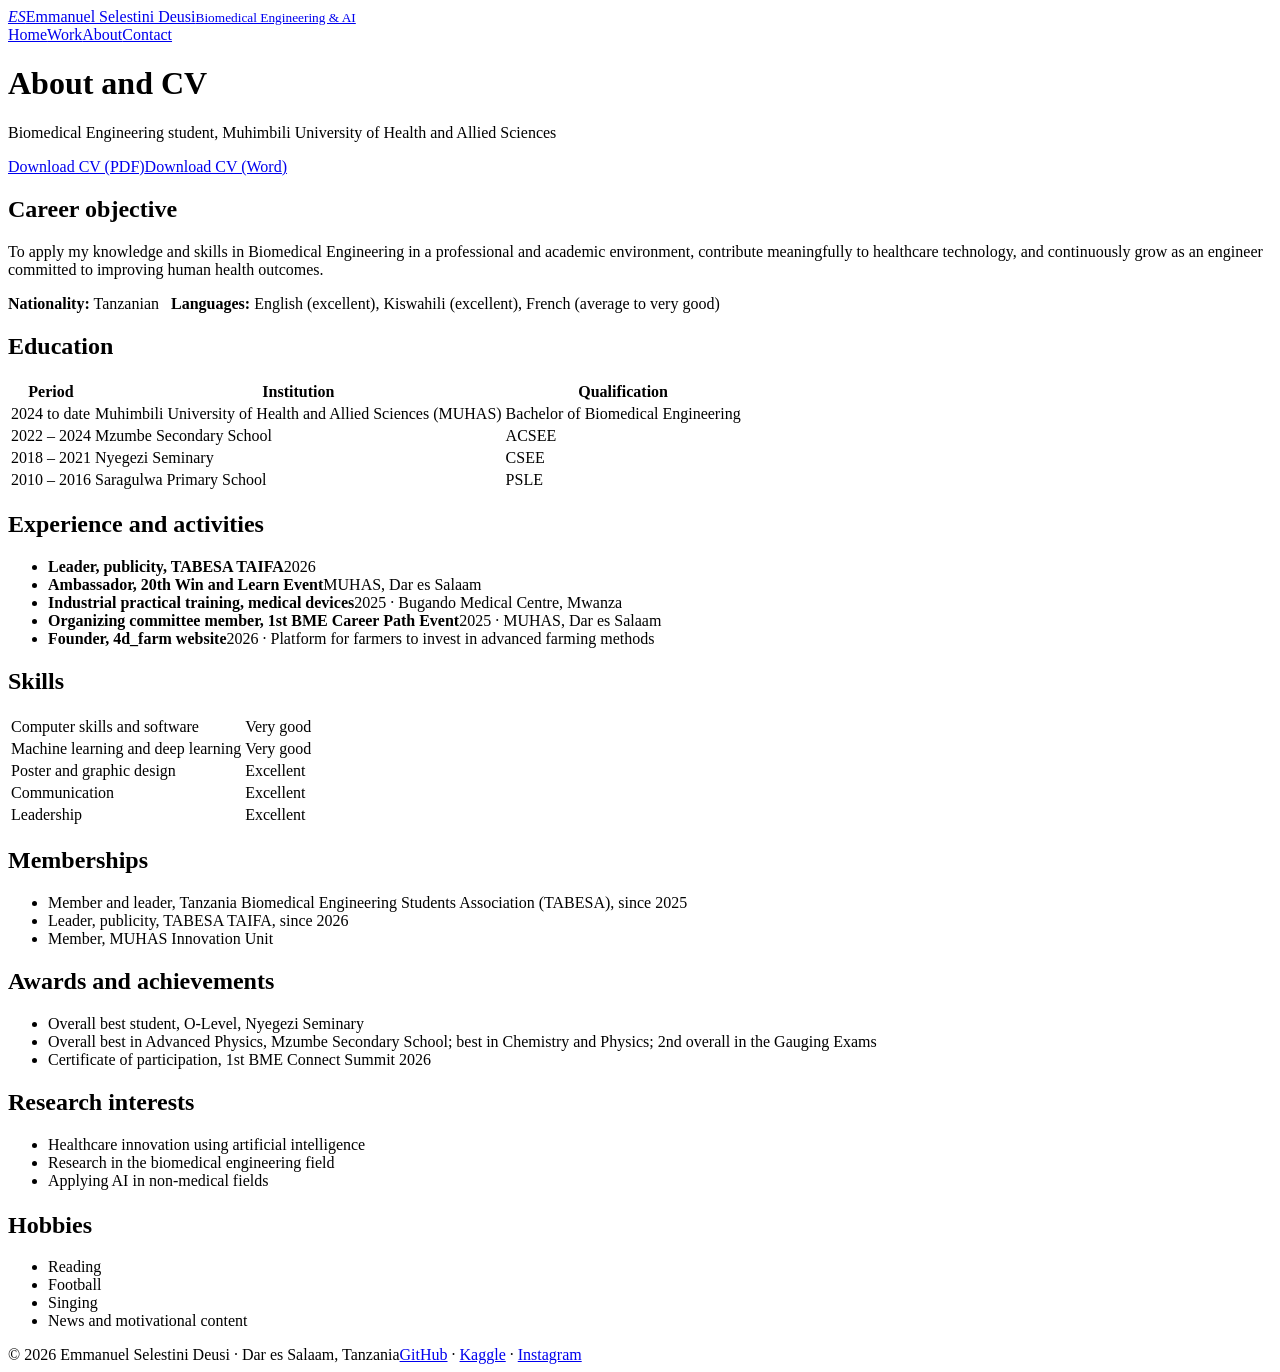
==== about.html @ d25de55f "first commit" ====
<!DOCTYPE html><html lang="en"><head><meta charset="utf-8"><meta name="viewport" content="width=device-width,initial-scale=1"><title>About and CV | Emmanuel Selestini Deusi</title><meta name="description" content="Education, experience, skills, awards and downloadable CV of Emmanuel Selestini Deusi."><link rel="icon" href="data:image/svg+xml,<svg xmlns='http://www.w3.org/2000/svg' viewBox='0 0 32 32'><rect width='32' height='32' rx='6' fill='%2320558a'/><text x='16' y='22' font-size='15' font-family='Arial' font-weight='700' fill='white' text-anchor='middle'>ES</text></svg>"><link rel="stylesheet" href="css/style.css"></head><body>
<header class="top"><div class="wrap"><a class="brand" href="index.html"><i>ES</i><span>Emmanuel Selestini Deusi<small>Biomedical Engineering &amp; AI</small></span></a><nav aria-label="Main"><a href="index.html">Home</a><a href="work.html">Work</a><a href="about.html" aria-current="page">About</a><a href="contact.html">Contact</a></nav></div></header>
<main>
<div class="page-h"><div class="wrap"><h1>About and CV</h1><p>Biomedical Engineering student, Muhimbili University of Health and Allied Sciences</p>
<div class="row"><a class="btn" href="assets/Emmanuel_Selestini_Deusi_CV.pdf" download>Download CV (PDF)</a><a class="btn alt" href="assets/Emmanuel_Selestini_Deusi_CV.docx" download>Download CV (Word)</a></div></div></div>
<div class="wrap">
<section class="sec" style="border:0"><h2>Career objective</h2><p>To apply my knowledge and skills in Biomedical Engineering in a professional and academic environment, contribute meaningfully to healthcare technology, and continuously grow as an engineer committed to improving human health outcomes.</p>
<p><strong>Nationality:</strong> Tanzanian &nbsp; <strong>Languages:</strong> English (excellent), Kiswahili (excellent), French (average to very good)</p></section>
<section class="sec"><h2>Education</h2><table><thead><tr><th>Period</th><th>Institution</th><th>Qualification</th></tr></thead><tbody>
<tr><td>2024 to date</td><td>Muhimbili University of Health and Allied Sciences (MUHAS)</td><td>Bachelor of Biomedical Engineering</td></tr>
<tr><td>2022 &ndash; 2024</td><td>Mzumbe Secondary School</td><td>ACSEE</td></tr>
<tr><td>2018 &ndash; 2021</td><td>Nyegezi Seminary</td><td>CSEE</td></tr>
<tr><td>2010 &ndash; 2016</td><td>Saragulwa Primary School</td><td>PSLE</td></tr></tbody></table></section>
<section class="sec"><h2>Experience and activities</h2><ul class="tl">
<li><b>Leader, publicity, TABESA TAIFA</b><span>2026</span></li>
<li><b>Ambassador, 20th Win and Learn Event</b><span>MUHAS, Dar es Salaam</span></li>
<li><b>Industrial practical training, medical devices</b><span>2025 &middot; Bugando Medical Centre, Mwanza</span></li>
<li><b>Organizing committee member, 1st BME Career Path Event</b><span>2025 &middot; MUHAS, Dar es Salaam</span></li>
<li><b>Founder, 4d_farm website</b><span>2026 &middot; Platform for farmers to invest in advanced farming methods</span></li></ul></section>
<section class="sec two"><div><h2>Skills</h2><table><tbody><tr><td>Computer skills and software</td><td>Very good</td></tr><tr><td>Machine learning and deep learning</td><td>Very good</td></tr><tr><td>Poster and graphic design</td><td>Excellent</td></tr><tr><td>Communication</td><td>Excellent</td></tr><tr><td>Leadership</td><td>Excellent</td></tr></tbody></table></div>
<div><h2>Memberships</h2><ul class="plain"><li>Member and leader, Tanzania Biomedical Engineering Students Association (TABESA), since 2025</li><li>Leader, publicity, TABESA TAIFA, since 2026</li><li>Member, MUHAS Innovation Unit</li></ul></div></section>
<section class="sec two"><div><h2>Awards and achievements</h2><ul class="plain"><li>Overall best student, O-Level, Nyegezi Seminary</li><li>Overall best in Advanced Physics, Mzumbe Secondary School; best in Chemistry and Physics; 2nd overall in the Gauging Exams</li><li>Certificate of participation, 1st BME Connect Summit 2026</li></ul></div>
<div><h2>Research interests</h2><ul class="plain"><li>Healthcare innovation using artificial intelligence</li><li>Research in the biomedical engineering field</li><li>Applying AI in non-medical fields</li></ul><h2 style="margin-top:22px">Hobbies</h2><ul class="chips"><li>Reading</li><li>Football</li><li>Singing</li><li>News and motivational content</li></ul></div></section>
</div></main>
<footer><div class="wrap"><span>&copy; 2026 Emmanuel Selestini Deusi &middot; Dar es Salaam, Tanzania</span><span><a href="https://github.com/Emmsol825">GitHub</a> &middot; <a href="https://www.kaggle.com/emmanuelselestine">Kaggle</a> &middot; <a href="https://www.instagram.com/emmanuelselestinideusi/">Instagram</a></span></div></footer><script src="js/main.js"></script></body></html>
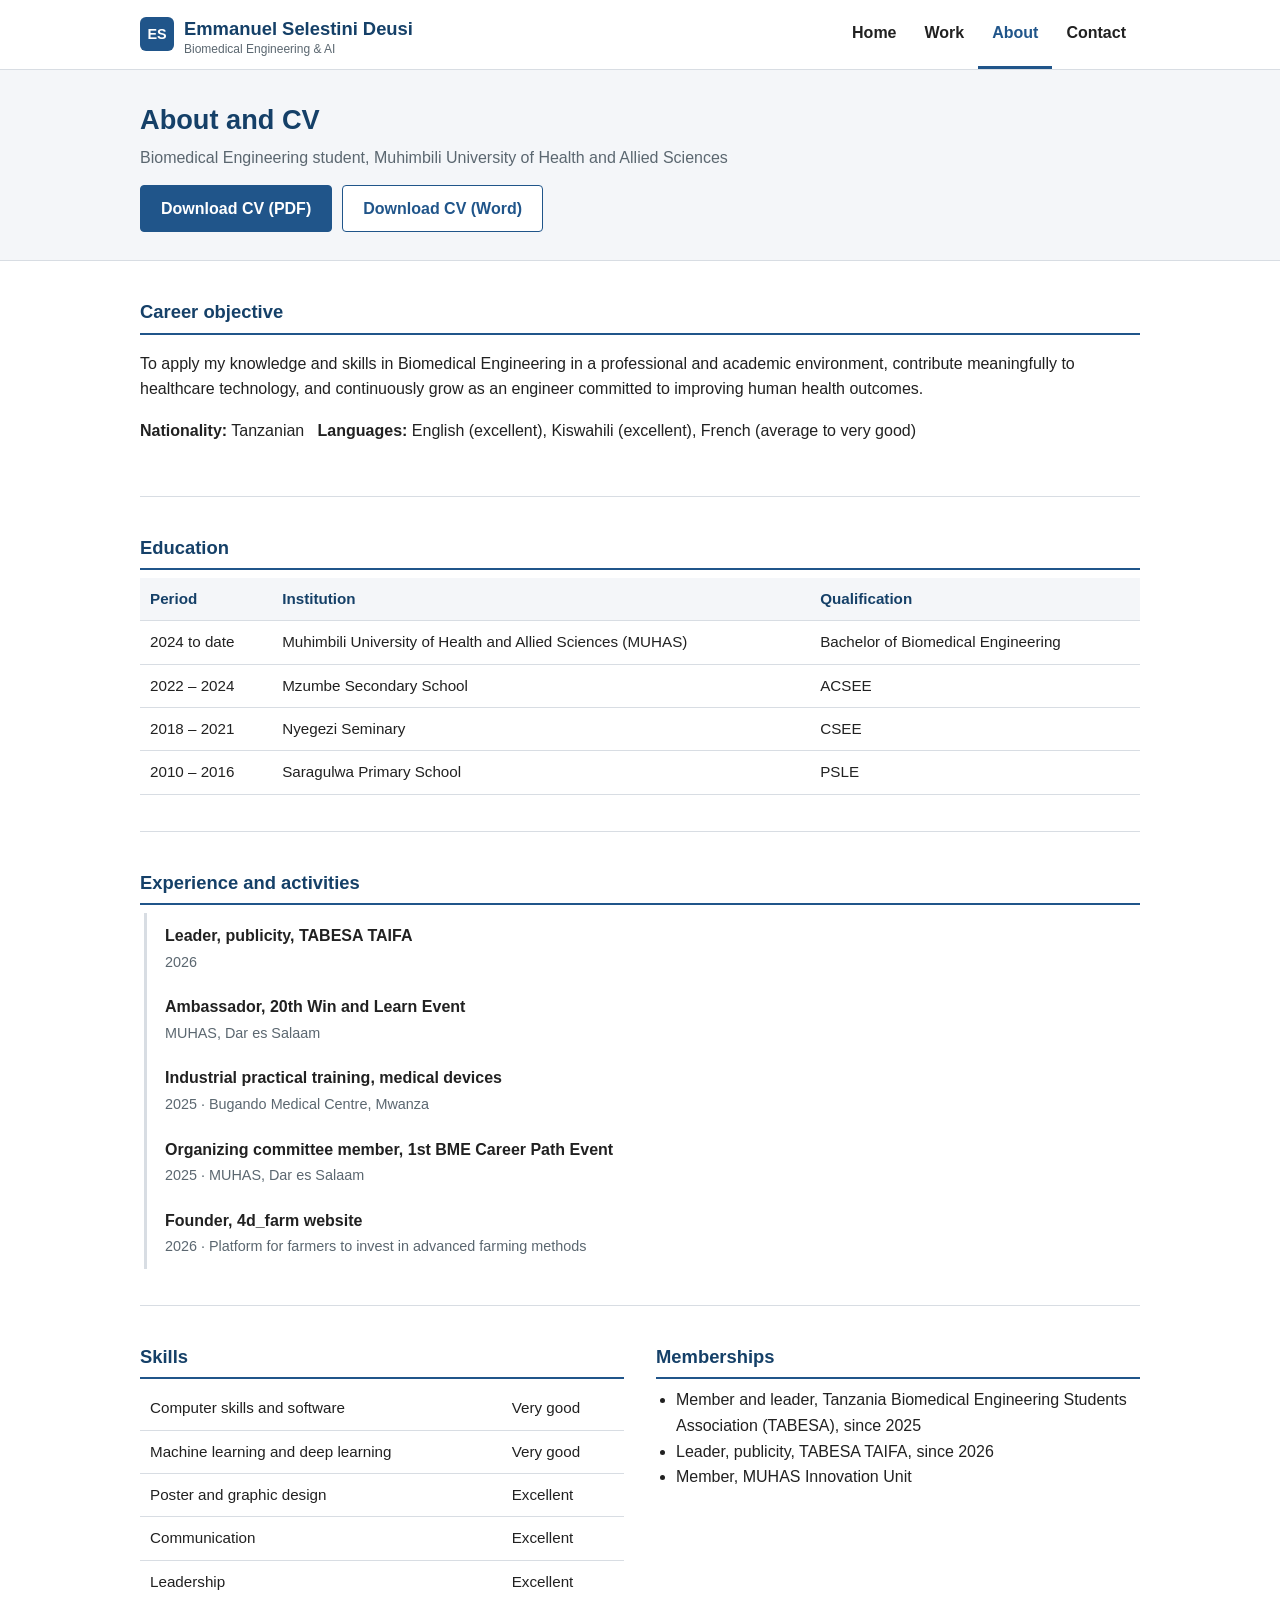
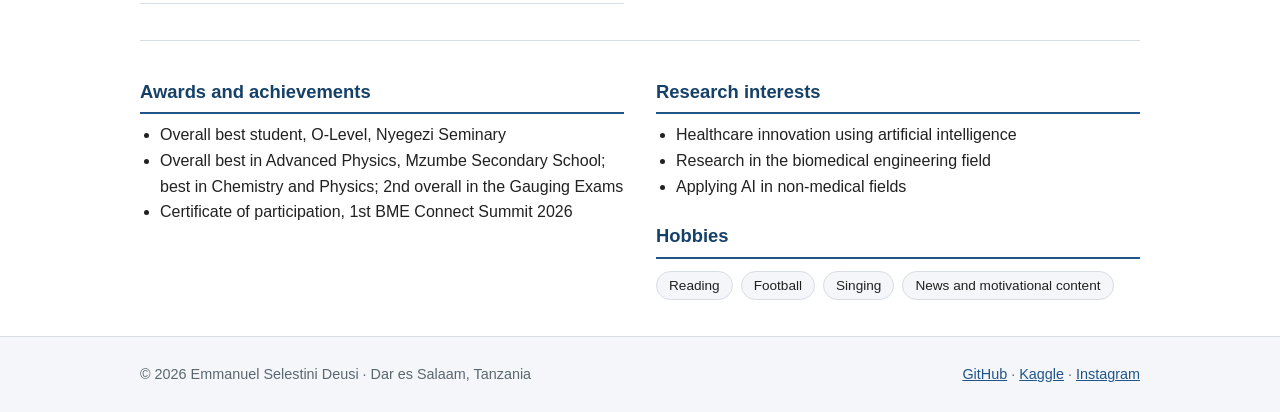
==== commit 6beace3f: "Fix CSS, JS, image and CV paths to match flat file layout Co-Authored-By: Claude Opus 5.5 <noreply@a" ====
--- a/about.html
+++ b/about.html
@@ -1,8 +1,8 @@
-<!DOCTYPE html><html lang="en"><head><meta charset="utf-8"><meta name="viewport" content="width=device-width,initial-scale=1"><title>About and CV | Emmanuel Selestini Deusi</title><meta name="description" content="Education, experience, skills, awards and downloadable CV of Emmanuel Selestini Deusi."><link rel="icon" href="data:image/svg+xml,<svg xmlns='http://www.w3.org/2000/svg' viewBox='0 0 32 32'><rect width='32' height='32' rx='6' fill='%2320558a'/><text x='16' y='22' font-size='15' font-family='Arial' font-weight='700' fill='white' text-anchor='middle'>ES</text></svg>"><link rel="stylesheet" href="css/style.css"></head><body>
+<!DOCTYPE html><html lang="en"><head><meta charset="utf-8"><meta name="viewport" content="width=device-width,initial-scale=1"><title>About and CV | Emmanuel Selestini Deusi</title><meta name="description" content="Education, experience, skills, awards and downloadable CV of Emmanuel Selestini Deusi."><link rel="icon" href="data:image/svg+xml,<svg xmlns='http://www.w3.org/2000/svg' viewBox='0 0 32 32'><rect width='32' height='32' rx='6' fill='%2320558a'/><text x='16' y='22' font-size='15' font-family='Arial' font-weight='700' fill='white' text-anchor='middle'>ES</text></svg>"><link rel="stylesheet" href="style.css"></head><body>
 <header class="top"><div class="wrap"><a class="brand" href="index.html"><i>ES</i><span>Emmanuel Selestini Deusi<small>Biomedical Engineering &amp; AI</small></span></a><nav aria-label="Main"><a href="index.html">Home</a><a href="work.html">Work</a><a href="about.html" aria-current="page">About</a><a href="contact.html">Contact</a></nav></div></header>
 <main>
 <div class="page-h"><div class="wrap"><h1>About and CV</h1><p>Biomedical Engineering student, Muhimbili University of Health and Allied Sciences</p>
-<div class="row"><a class="btn" href="assets/Emmanuel_Selestini_Deusi_CV.pdf" download>Download CV (PDF)</a><a class="btn alt" href="assets/Emmanuel_Selestini_Deusi_CV.docx" download>Download CV (Word)</a></div></div></div>
+<div class="row"><a class="btn" href="Emmanuel_Selestini_Deusi_CV.pdf" download>Download CV (PDF)</a><a class="btn alt" href="Emmanuel_Selestini_Deusi_CV.docx" download>Download CV (Word)</a></div></div></div>
 <div class="wrap">
 <section class="sec" style="border:0"><h2>Career objective</h2><p>To apply my knowledge and skills in Biomedical Engineering in a professional and academic environment, contribute meaningfully to healthcare technology, and continuously grow as an engineer committed to improving human health outcomes.</p>
 <p><strong>Nationality:</strong> Tanzanian &nbsp; <strong>Languages:</strong> English (excellent), Kiswahili (excellent), French (average to very good)</p></section>
@@ -22,4 +22,4 @@
 <section class="sec two"><div><h2>Awards and achievements</h2><ul class="plain"><li>Overall best student, O-Level, Nyegezi Seminary</li><li>Overall best in Advanced Physics, Mzumbe Secondary School; best in Chemistry and Physics; 2nd overall in the Gauging Exams</li><li>Certificate of participation, 1st BME Connect Summit 2026</li></ul></div>
 <div><h2>Research interests</h2><ul class="plain"><li>Healthcare innovation using artificial intelligence</li><li>Research in the biomedical engineering field</li><li>Applying AI in non-medical fields</li></ul><h2 style="margin-top:22px">Hobbies</h2><ul class="chips"><li>Reading</li><li>Football</li><li>Singing</li><li>News and motivational content</li></ul></div></section>
 </div></main>
-<footer><div class="wrap"><span>&copy; 2026 Emmanuel Selestini Deusi &middot; Dar es Salaam, Tanzania</span><span><a href="https://github.com/Emmsol825">GitHub</a> &middot; <a href="https://www.kaggle.com/emmanuelselestine">Kaggle</a> &middot; <a href="https://www.instagram.com/emmanuelselestinideusi/">Instagram</a></span></div></footer><script src="js/main.js"></script></body></html>
+<footer><div class="wrap"><span>&copy; 2026 Emmanuel Selestini Deusi &middot; Dar es Salaam, Tanzania</span><span><a href="https://github.com/Emmsol825">GitHub</a> &middot; <a href="https://www.kaggle.com/emmanuelselestine">Kaggle</a> &middot; <a href="https://www.instagram.com/emmanuelselestinideusi/">Instagram</a></span></div></footer><script src="main.js"></script></body></html>
--- a/style.css
+++ b/style.css
@@ -0,0 +1,58 @@
+:root{--blue:#20558a;--blue-d:#154068;--teal:#0e7c86;--ink:#212121;--mute:#5b6770;--line:#d8dde3;--bg:#f4f6f9;--w:#fff}
+*{box-sizing:border-box}html{scroll-behavior:smooth}
+body{margin:0;font:16px/1.6 "Noto Sans",Arial,Helvetica,sans-serif;color:var(--ink);background:var(--w)}
+a{color:var(--blue)}a:hover{color:var(--blue-d)}
+:focus-visible{outline:3px solid #f5b800;outline-offset:2px}
+.wrap{max-width:1040px;margin:0 auto;padding:0 20px}
+header.top{border-bottom:1px solid var(--line);background:var(--w);position:sticky;top:0;z-index:5}
+header.top .wrap{display:flex;align-items:center;justify-content:space-between;gap:16px;min-height:64px;flex-wrap:wrap}
+.brand{display:flex;align-items:center;gap:10px;text-decoration:none;color:var(--blue-d);font-weight:700;font-size:1.15rem}
+.brand i{display:grid;place-items:center;width:34px;height:34px;border-radius:6px;background:var(--blue);color:#fff;font-style:normal;font-size:.9rem}
+.brand small{display:block;font-weight:400;font-size:.75rem;color:var(--mute);line-height:1}
+nav a{display:inline-block;padding:20px 14px;text-decoration:none;color:var(--ink);font-weight:600;border-bottom:3px solid transparent}
+nav a:hover,nav a[aria-current]{color:var(--blue);border-bottom-color:var(--blue)}
+.band{background:var(--bg);border-bottom:1px solid var(--line);padding:48px 0 40px;text-align:center}
+.band h1{margin:0 0 6px;font-size:2.1rem;color:var(--blue-d)}
+.band p{margin:0 auto 22px;max-width:640px;color:var(--mute)}
+.search{display:flex;max-width:640px;margin:0 auto;border:1px solid #8a96a3;border-radius:4px;background:#fff}
+.search input{flex:1;border:0;padding:13px 14px;font:inherit;background:transparent;min-width:0}
+.search button{border:0;background:var(--blue);color:#fff;font:inherit;font-weight:600;padding:0 22px;cursor:pointer;border-radius:0 3px 3px 0}
+.search button:hover{background:var(--blue-d)}
+.hint{margin-top:10px;font-size:.88rem;color:var(--mute)}
+.cols{display:grid;grid-template-columns:repeat(3,1fr);gap:28px;padding:40px 0}
+.cols h2,.sec h2{font-size:1.15rem;margin:0 0 8px;color:var(--blue-d);border-bottom:2px solid var(--blue);padding-bottom:6px}
+.cols p{margin:0 0 8px;color:var(--mute);font-size:.95rem}
+.sec{padding:36px 0;border-top:1px solid var(--line)}
+.profile{display:grid;grid-template-columns:200px 1fr;gap:32px;align-items:start}
+.profile img{width:200px;height:auto;border:1px solid var(--line);border-radius:4px;padding:4px}
+.chips{display:flex;flex-wrap:wrap;gap:8px;margin:12px 0 0;padding:0;list-style:none}
+.chips li,.chip{border:1px solid var(--line);background:var(--bg);border-radius:20px;padding:3px 12px;font-size:.85rem;color:var(--ink)}
+.btn{display:inline-block;background:var(--blue);color:#fff;text-decoration:none;padding:10px 20px;border-radius:4px;font-weight:600;border:1px solid var(--blue)}
+.btn:hover{background:var(--blue-d);color:#fff}
+.btn.alt{background:#fff;color:var(--blue)}.btn.alt:hover{background:var(--bg);color:var(--blue-d)}
+.row{display:flex;gap:10px;flex-wrap:wrap;margin-top:14px}
+.page-h{background:var(--bg);border-bottom:1px solid var(--line);padding:28px 0}
+.page-h h1{margin:0;font-size:1.7rem;color:var(--blue-d)}.page-h p{margin:4px 0 0;color:var(--mute)}
+.filters{display:flex;gap:8px;flex-wrap:wrap;margin:24px 0 8px}
+.filters button{font:inherit;border:1px solid var(--line);background:#fff;border-radius:20px;padding:5px 14px;cursor:pointer}
+.filters button[aria-pressed=true]{background:var(--blue);color:#fff;border-color:var(--blue)}
+.count{color:var(--mute);font-size:.9rem;margin:0 0 6px}
+.res{padding:18px 0;border-bottom:1px solid var(--line)}
+.res h3{margin:0 0 2px;font-size:1.1rem}.res h3 a{text-decoration:none}.res h3 a:hover{text-decoration:underline}
+.res .meta{color:var(--teal);font-size:.88rem;margin:0 0 4px}
+.res p{margin:0 0 6px}.res .src{font-size:.85rem;color:var(--mute)}
+.res[hidden]{display:none}
+table{border-collapse:collapse;width:100%;font-size:.95rem}
+th,td{text-align:left;padding:9px 10px;border-bottom:1px solid var(--line);vertical-align:top}
+th{background:var(--bg);color:var(--blue-d)}
+.tl{list-style:none;margin:0;padding:0}.tl li{padding:10px 0 10px 18px;border-left:3px solid var(--line);margin-left:4px}
+.tl b{display:block}.tl span{color:var(--mute);font-size:.9rem}
+.two{display:grid;grid-template-columns:1fr 1fr;gap:32px}
+ul.plain{margin:0;padding-left:20px}
+.card{border:1px solid var(--line);border-radius:4px;padding:18px;background:#fff}
+.card h3{margin:0 0 4px;font-size:1rem;color:var(--blue-d)}.card p{margin:0}
+.cgrid{display:grid;grid-template-columns:repeat(auto-fit,minmax(240px,1fr));gap:16px;margin-top:8px}
+footer{background:var(--bg);border-top:1px solid var(--line);padding:26px 0;color:var(--mute);font-size:.9rem}
+footer .wrap{display:flex;justify-content:space-between;gap:14px;flex-wrap:wrap}
+@media(max-width:760px){.cols,.two{grid-template-columns:1fr}.profile{grid-template-columns:1fr}.band h1{font-size:1.6rem}nav a{padding:10px}}
+@media(prefers-reduced-motion:reduce){html{scroll-behavior:auto}}
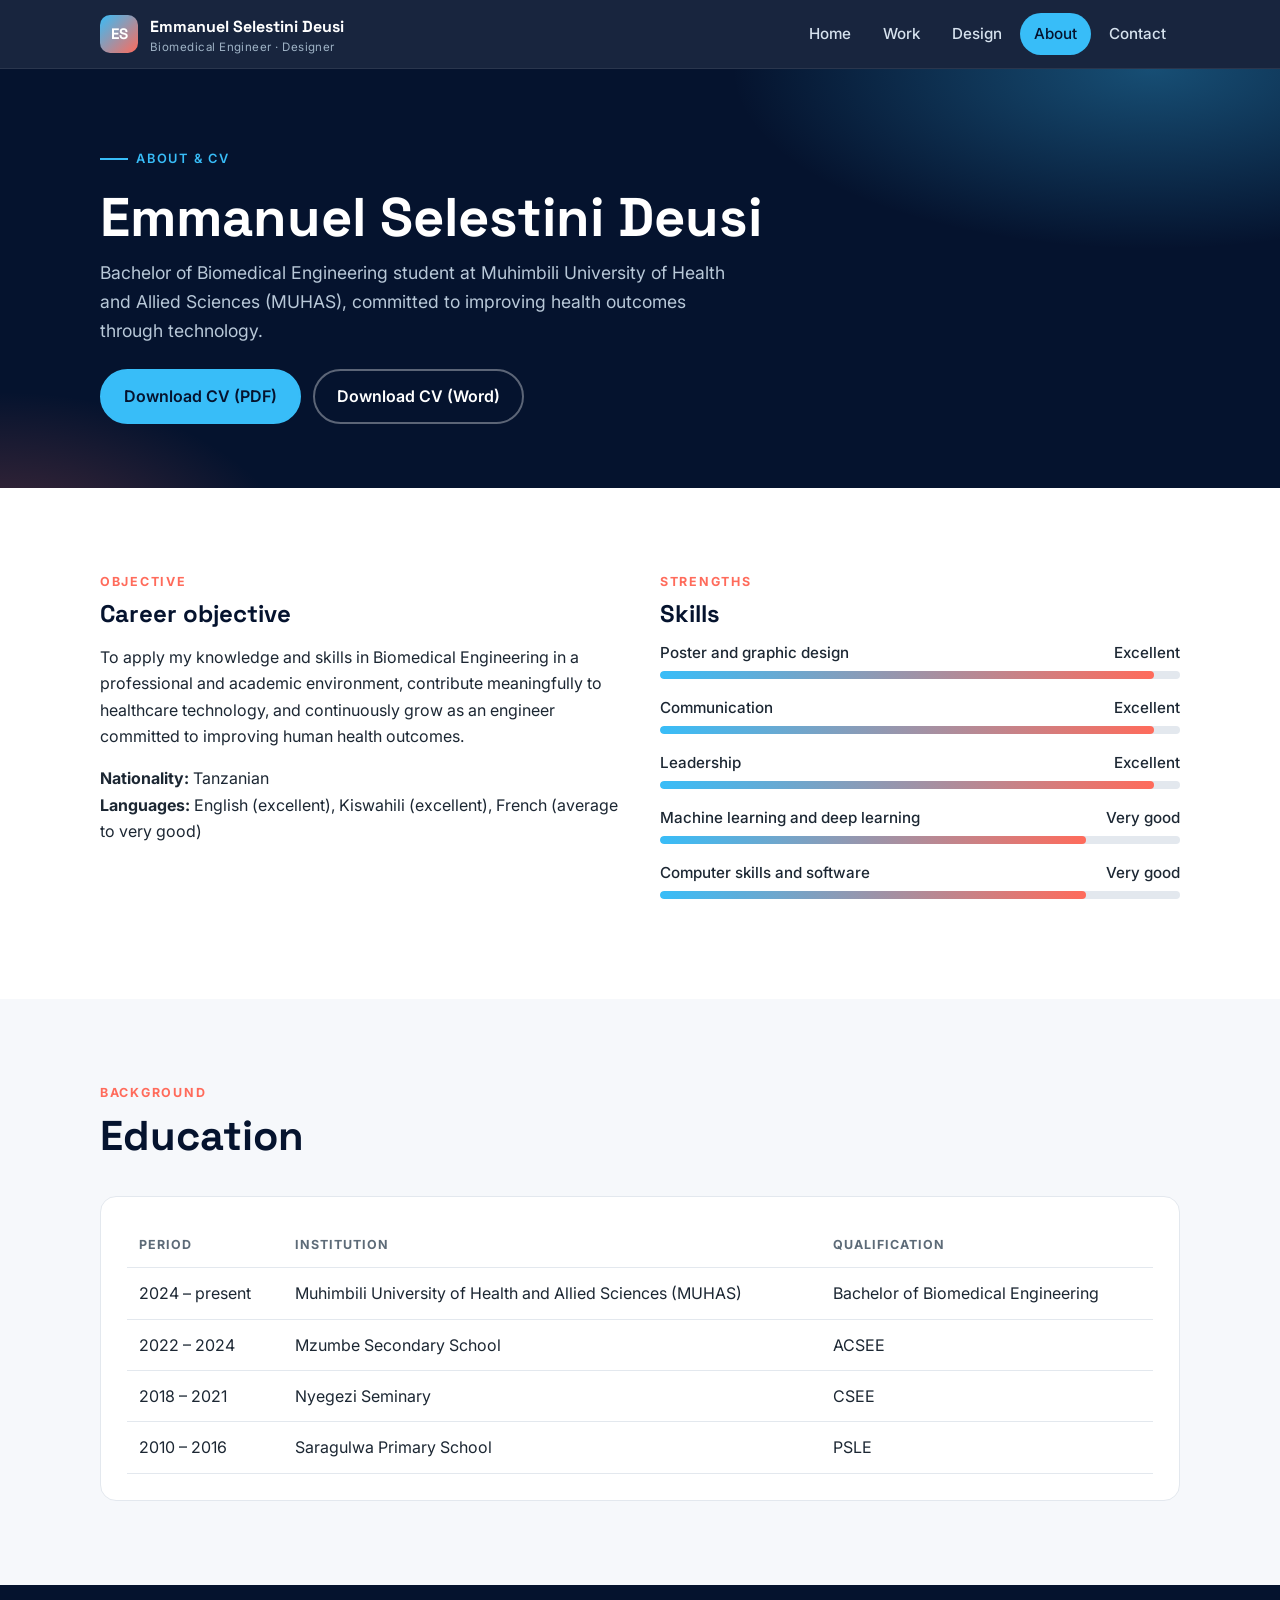
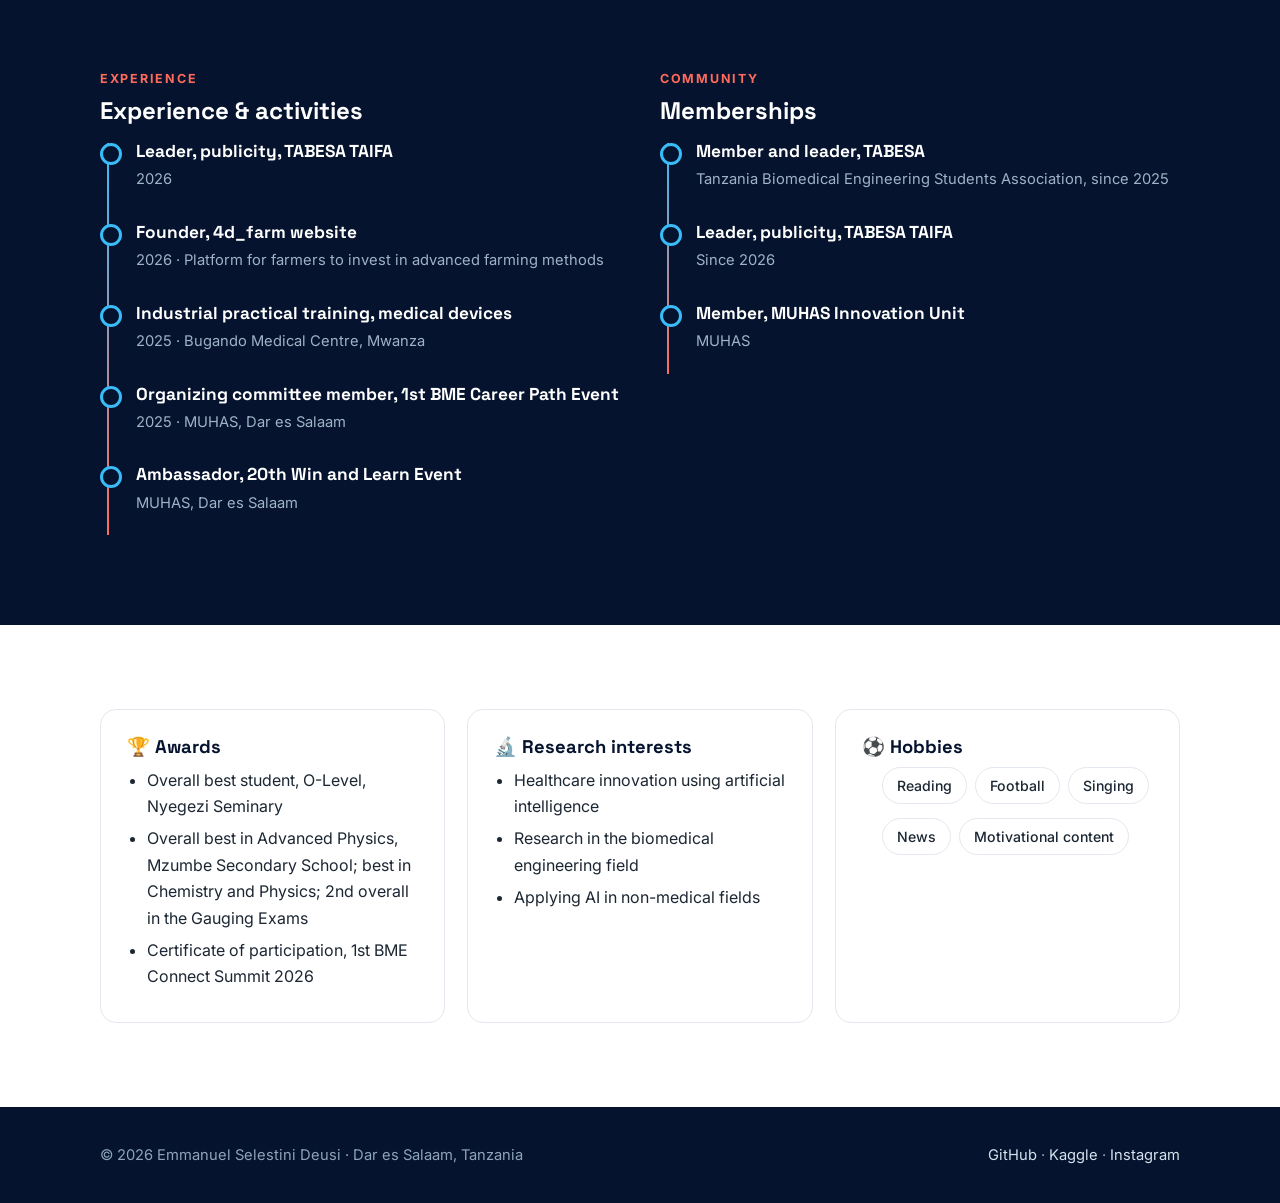
==== commit 04411353: "Redesign portfolio: blue tech theme, project pages, poster gallery - New hero with tech background i" ====
--- a/about.html
+++ b/about.html
@@ -1,25 +1,61 @@
-<!DOCTYPE html><html lang="en"><head><meta charset="utf-8"><meta name="viewport" content="width=device-width,initial-scale=1"><title>About and CV | Emmanuel Selestini Deusi</title><meta name="description" content="Education, experience, skills, awards and downloadable CV of Emmanuel Selestini Deusi."><link rel="icon" href="data:image/svg+xml,<svg xmlns='http://www.w3.org/2000/svg' viewBox='0 0 32 32'><rect width='32' height='32' rx='6' fill='%2320558a'/><text x='16' y='22' font-size='15' font-family='Arial' font-weight='700' fill='white' text-anchor='middle'>ES</text></svg>"><link rel="stylesheet" href="style.css"></head><body>
-<header class="top"><div class="wrap"><a class="brand" href="index.html"><i>ES</i><span>Emmanuel Selestini Deusi<small>Biomedical Engineering &amp; AI</small></span></a><nav aria-label="Main"><a href="index.html">Home</a><a href="work.html">Work</a><a href="about.html" aria-current="page">About</a><a href="contact.html">Contact</a></nav></div></header>
+<!DOCTYPE html>
+<html lang="en">
+<head>
+<meta charset="utf-8">
+<meta name="viewport" content="width=device-width,initial-scale=1">
+<title>About and CV | Emmanuel Selestini Deusi</title>
+<meta name="description" content="Education, experience, skills, awards and downloadable CV of Emmanuel Selestini Deusi.">
+<link rel="icon" href="data:image/svg+xml,<svg xmlns='http://www.w3.org/2000/svg' viewBox='0 0 32 32'><defs><linearGradient id='g'><stop offset='0' stop-color='%2338bdf8'/><stop offset='1' stop-color='%23ff6b5b'/></linearGradient></defs><rect width='32' height='32' rx='8' fill='url(%23g)'/><text x='16' y='21' font-size='13' font-family='Arial' font-weight='700' fill='%2305132e' text-anchor='middle'>ES</text></svg>">
+<link rel="preconnect" href="https://fonts.googleapis.com"><link rel="preconnect" href="https://fonts.gstatic.com" crossorigin>
+<link href="https://fonts.googleapis.com/css2?family=Inter:wght@400;500;600;700&family=Space+Grotesk:wght@500;700&display=swap" rel="stylesheet">
+<link rel="stylesheet" href="style.css">
+</head>
+<body>
+<header class="top"><div class="wrap">
+<a class="brand" href="index.html"><i>ES</i><span>Emmanuel Selestini Deusi<small>Biomedical Engineer &middot; Designer</small></span></a>
+<button class="menu" aria-expanded="false" aria-label="Open menu">Menu</button>
+<nav aria-label="Main"><a href="index.html">Home</a><a href="work.html">Work</a><a href="design.html">Design</a><a href="about.html" aria-current="page">About</a><a href="contact.html">Contact</a></nav>
+</div></header>
 <main>
-<div class="page-h"><div class="wrap"><h1>About and CV</h1><p>Biomedical Engineering student, Muhimbili University of Health and Allied Sciences</p>
-<div class="row"><a class="btn" href="Emmanuel_Selestini_Deusi_CV.pdf" download>Download CV (PDF)</a><a class="btn alt" href="Emmanuel_Selestini_Deusi_CV.docx" download>Download CV (Word)</a></div></div></div>
-<div class="wrap">
-<section class="sec" style="border:0"><h2>Career objective</h2><p>To apply my knowledge and skills in Biomedical Engineering in a professional and academic environment, contribute meaningfully to healthcare technology, and continuously grow as an engineer committed to improving human health outcomes.</p>
-<p><strong>Nationality:</strong> Tanzanian &nbsp; <strong>Languages:</strong> English (excellent), Kiswahili (excellent), French (average to very good)</p></section>
-<section class="sec"><h2>Education</h2><table><thead><tr><th>Period</th><th>Institution</th><th>Qualification</th></tr></thead><tbody>
-<tr><td>2024 to date</td><td>Muhimbili University of Health and Allied Sciences (MUHAS)</td><td>Bachelor of Biomedical Engineering</td></tr>
+<div class="page-h"><div class="wrap"><span class="eyebrow">About &amp; CV</span><h1>Emmanuel Selestini Deusi</h1><p>Bachelor of Biomedical Engineering student at Muhimbili University of Health and Allied Sciences (MUHAS), committed to improving health outcomes through technology.</p>
+<div class="row" style="margin-top:24px"><a class="btn" href="files/Emmanuel_Selestini_Deusi_CV.pdf" download>Download CV (PDF)</a><a class="btn ghost" href="files/Emmanuel_Selestini_Deusi_CV.docx" download>Download CV (Word)</a></div></div></div>
+
+<section class="sec"><div class="wrap two">
+<div class="reveal"><span class="kicker">Objective</span><h2>Career objective</h2><p>To apply my knowledge and skills in Biomedical Engineering in a professional and academic environment, contribute meaningfully to healthcare technology, and continuously grow as an engineer committed to improving human health outcomes.</p>
+<p><strong>Nationality:</strong> Tanzanian<br><strong>Languages:</strong> English (excellent), Kiswahili (excellent), French (average to very good)</p></div>
+<div class="reveal"><span class="kicker">Strengths</span><h2>Skills</h2>
+<div class="bar"><div><span>Poster and graphic design</span><span>Excellent</span></div><i style="--v:95%"></i></div><div class="bar"><div><span>Communication</span><span>Excellent</span></div><i style="--v:95%"></i></div><div class="bar"><div><span>Leadership</span><span>Excellent</span></div><i style="--v:95%"></i></div><div class="bar"><div><span>Machine learning and deep learning</span><span>Very good</span></div><i style="--v:82%"></i></div><div class="bar"><div><span>Computer skills and software</span><span>Very good</span></div><i style="--v:82%"></i></div></div>
+</div></section>
+
+<section class="sec alt"><div class="wrap">
+<div class="head"><div><span class="kicker">Background</span><h2>Education</h2></div></div>
+<div class="panel reveal"><table><thead><tr><th>Period</th><th>Institution</th><th>Qualification</th></tr></thead><tbody>
+<tr><td>2024 &ndash; present</td><td>Muhimbili University of Health and Allied Sciences (MUHAS)</td><td>Bachelor of Biomedical Engineering</td></tr>
 <tr><td>2022 &ndash; 2024</td><td>Mzumbe Secondary School</td><td>ACSEE</td></tr>
 <tr><td>2018 &ndash; 2021</td><td>Nyegezi Seminary</td><td>CSEE</td></tr>
-<tr><td>2010 &ndash; 2016</td><td>Saragulwa Primary School</td><td>PSLE</td></tr></tbody></table></section>
-<section class="sec"><h2>Experience and activities</h2><ul class="tl">
+<tr><td>2010 &ndash; 2016</td><td>Saragulwa Primary School</td><td>PSLE</td></tr></tbody></table></div>
+</div></section>
+
+<section class="sec dark"><div class="wrap two">
+<div class="reveal"><span class="kicker">Experience</span><h2>Experience &amp; activities</h2><ul class="tl">
 <li><b>Leader, publicity, TABESA TAIFA</b><span>2026</span></li>
-<li><b>Ambassador, 20th Win and Learn Event</b><span>MUHAS, Dar es Salaam</span></li>
+<li><b>Founder, 4d_farm website</b><span>2026 &middot; Platform for farmers to invest in advanced farming methods</span></li>
 <li><b>Industrial practical training, medical devices</b><span>2025 &middot; Bugando Medical Centre, Mwanza</span></li>
 <li><b>Organizing committee member, 1st BME Career Path Event</b><span>2025 &middot; MUHAS, Dar es Salaam</span></li>
-<li><b>Founder, 4d_farm website</b><span>2026 &middot; Platform for farmers to invest in advanced farming methods</span></li></ul></section>
-<section class="sec two"><div><h2>Skills</h2><table><tbody><tr><td>Computer skills and software</td><td>Very good</td></tr><tr><td>Machine learning and deep learning</td><td>Very good</td></tr><tr><td>Poster and graphic design</td><td>Excellent</td></tr><tr><td>Communication</td><td>Excellent</td></tr><tr><td>Leadership</td><td>Excellent</td></tr></tbody></table></div>
-<div><h2>Memberships</h2><ul class="plain"><li>Member and leader, Tanzania Biomedical Engineering Students Association (TABESA), since 2025</li><li>Leader, publicity, TABESA TAIFA, since 2026</li><li>Member, MUHAS Innovation Unit</li></ul></div></section>
-<section class="sec two"><div><h2>Awards and achievements</h2><ul class="plain"><li>Overall best student, O-Level, Nyegezi Seminary</li><li>Overall best in Advanced Physics, Mzumbe Secondary School; best in Chemistry and Physics; 2nd overall in the Gauging Exams</li><li>Certificate of participation, 1st BME Connect Summit 2026</li></ul></div>
-<div><h2>Research interests</h2><ul class="plain"><li>Healthcare innovation using artificial intelligence</li><li>Research in the biomedical engineering field</li><li>Applying AI in non-medical fields</li></ul><h2 style="margin-top:22px">Hobbies</h2><ul class="chips"><li>Reading</li><li>Football</li><li>Singing</li><li>News and motivational content</li></ul></div></section>
-</div></main>
-<footer><div class="wrap"><span>&copy; 2026 Emmanuel Selestini Deusi &middot; Dar es Salaam, Tanzania</span><span><a href="https://github.com/Emmsol825">GitHub</a> &middot; <a href="https://www.kaggle.com/emmanuelselestine">Kaggle</a> &middot; <a href="https://www.instagram.com/emmanuelselestinideusi/">Instagram</a></span></div></footer><script src="main.js"></script></body></html>
+<li><b>Ambassador, 20th Win and Learn Event</b><span>MUHAS, Dar es Salaam</span></li></ul></div>
+<div class="reveal"><span class="kicker">Community</span><h2>Memberships</h2><ul class="tl">
+<li><b>Member and leader, TABESA</b><span>Tanzania Biomedical Engineering Students Association, since 2025</span></li>
+<li><b>Leader, publicity, TABESA TAIFA</b><span>Since 2026</span></li>
+<li><b>Member, MUHAS Innovation Unit</b><span>MUHAS</span></li></ul></div>
+</div></section>
+
+<section class="sec"><div class="wrap three">
+<div class="panel reveal"><h3>&#127942; Awards</h3><ul><li>Overall best student, O-Level, Nyegezi Seminary</li><li>Overall best in Advanced Physics, Mzumbe Secondary School; best in Chemistry and Physics; 2nd overall in the Gauging Exams</li><li>Certificate of participation, 1st BME Connect Summit 2026</li></ul></div>
+<div class="panel reveal"><h3>&#128300; Research interests</h3><ul><li>Healthcare innovation using artificial intelligence</li><li>Research in the biomedical engineering field</li><li>Applying AI in non-medical fields</li></ul></div>
+<div class="panel reveal"><h3>&#9917; Hobbies</h3><ul class="chips"><li>Reading</li><li>Football</li><li>Singing</li><li>News</li><li>Motivational content</li></ul></div>
+</div></section>
+</main>
+<footer><div class="wrap"><span>&copy; 2026 Emmanuel Selestini Deusi &middot; Dar es Salaam, Tanzania</span><span><a href="https://github.com/Emmsol825">GitHub</a> &middot; <a href="https://www.kaggle.com/emmanuelselestine">Kaggle</a> &middot; <a href="https://www.instagram.com/emmanuelselestinideusi/">Instagram</a></span></div></footer>
+<script src="main.js"></script>
+</body>
+</html>
--- a/style.css
+++ b/style.css
@@ -1,58 +1,217 @@
-:root{--blue:#20558a;--blue-d:#154068;--teal:#0e7c86;--ink:#212121;--mute:#5b6770;--line:#d8dde3;--bg:#f4f6f9;--w:#fff}
+:root{
+  --ink:#05132e;--ink-2:#0b2350;--navy:#0a2a6b;
+  --teal:#38bdf8;--teal-d:#0284c7;--coral:#ff6b5b;--sun:#ffc145;
+  --text:#1c2733;--mute:#5d6b78;--line:#e3e8ee;--bg:#f6f8fb;--w:#fff;
+  --r:16px;--sh:0 10px 30px rgba(5,19,46,.08);--sh-2:0 20px 50px rgba(5,19,46,.18);
+  --display:"Space Grotesk",system-ui,sans-serif;--body:"Inter",system-ui,Arial,sans-serif
+}
 *{box-sizing:border-box}html{scroll-behavior:smooth}
-body{margin:0;font:16px/1.6 "Noto Sans",Arial,Helvetica,sans-serif;color:var(--ink);background:var(--w)}
-a{color:var(--blue)}a:hover{color:var(--blue-d)}
-:focus-visible{outline:3px solid #f5b800;outline-offset:2px}
-.wrap{max-width:1040px;margin:0 auto;padding:0 20px}
-header.top{border-bottom:1px solid var(--line);background:var(--w);position:sticky;top:0;z-index:5}
-header.top .wrap{display:flex;align-items:center;justify-content:space-between;gap:16px;min-height:64px;flex-wrap:wrap}
-.brand{display:flex;align-items:center;gap:10px;text-decoration:none;color:var(--blue-d);font-weight:700;font-size:1.15rem}
-.brand i{display:grid;place-items:center;width:34px;height:34px;border-radius:6px;background:var(--blue);color:#fff;font-style:normal;font-size:.9rem}
-.brand small{display:block;font-weight:400;font-size:.75rem;color:var(--mute);line-height:1}
-nav a{display:inline-block;padding:20px 14px;text-decoration:none;color:var(--ink);font-weight:600;border-bottom:3px solid transparent}
-nav a:hover,nav a[aria-current]{color:var(--blue);border-bottom-color:var(--blue)}
-.band{background:var(--bg);border-bottom:1px solid var(--line);padding:48px 0 40px;text-align:center}
-.band h1{margin:0 0 6px;font-size:2.1rem;color:var(--blue-d)}
-.band p{margin:0 auto 22px;max-width:640px;color:var(--mute)}
-.search{display:flex;max-width:640px;margin:0 auto;border:1px solid #8a96a3;border-radius:4px;background:#fff}
-.search input{flex:1;border:0;padding:13px 14px;font:inherit;background:transparent;min-width:0}
-.search button{border:0;background:var(--blue);color:#fff;font:inherit;font-weight:600;padding:0 22px;cursor:pointer;border-radius:0 3px 3px 0}
-.search button:hover{background:var(--blue-d)}
-.hint{margin-top:10px;font-size:.88rem;color:var(--mute)}
-.cols{display:grid;grid-template-columns:repeat(3,1fr);gap:28px;padding:40px 0}
-.cols h2,.sec h2{font-size:1.15rem;margin:0 0 8px;color:var(--blue-d);border-bottom:2px solid var(--blue);padding-bottom:6px}
-.cols p{margin:0 0 8px;color:var(--mute);font-size:.95rem}
-.sec{padding:36px 0;border-top:1px solid var(--line)}
-.profile{display:grid;grid-template-columns:200px 1fr;gap:32px;align-items:start}
-.profile img{width:200px;height:auto;border:1px solid var(--line);border-radius:4px;padding:4px}
-.chips{display:flex;flex-wrap:wrap;gap:8px;margin:12px 0 0;padding:0;list-style:none}
-.chips li,.chip{border:1px solid var(--line);background:var(--bg);border-radius:20px;padding:3px 12px;font-size:.85rem;color:var(--ink)}
-.btn{display:inline-block;background:var(--blue);color:#fff;text-decoration:none;padding:10px 20px;border-radius:4px;font-weight:600;border:1px solid var(--blue)}
-.btn:hover{background:var(--blue-d);color:#fff}
-.btn.alt{background:#fff;color:var(--blue)}.btn.alt:hover{background:var(--bg);color:var(--blue-d)}
-.row{display:flex;gap:10px;flex-wrap:wrap;margin-top:14px}
-.page-h{background:var(--bg);border-bottom:1px solid var(--line);padding:28px 0}
-.page-h h1{margin:0;font-size:1.7rem;color:var(--blue-d)}.page-h p{margin:4px 0 0;color:var(--mute)}
-.filters{display:flex;gap:8px;flex-wrap:wrap;margin:24px 0 8px}
-.filters button{font:inherit;border:1px solid var(--line);background:#fff;border-radius:20px;padding:5px 14px;cursor:pointer}
-.filters button[aria-pressed=true]{background:var(--blue);color:#fff;border-color:var(--blue)}
-.count{color:var(--mute);font-size:.9rem;margin:0 0 6px}
-.res{padding:18px 0;border-bottom:1px solid var(--line)}
-.res h3{margin:0 0 2px;font-size:1.1rem}.res h3 a{text-decoration:none}.res h3 a:hover{text-decoration:underline}
-.res .meta{color:var(--teal);font-size:.88rem;margin:0 0 4px}
-.res p{margin:0 0 6px}.res .src{font-size:.85rem;color:var(--mute)}
-.res[hidden]{display:none}
-table{border-collapse:collapse;width:100%;font-size:.95rem}
-th,td{text-align:left;padding:9px 10px;border-bottom:1px solid var(--line);vertical-align:top}
-th{background:var(--bg);color:var(--blue-d)}
-.tl{list-style:none;margin:0;padding:0}.tl li{padding:10px 0 10px 18px;border-left:3px solid var(--line);margin-left:4px}
-.tl b{display:block}.tl span{color:var(--mute);font-size:.9rem}
-.two{display:grid;grid-template-columns:1fr 1fr;gap:32px}
-ul.plain{margin:0;padding-left:20px}
-.card{border:1px solid var(--line);border-radius:4px;padding:18px;background:#fff}
-.card h3{margin:0 0 4px;font-size:1rem;color:var(--blue-d)}.card p{margin:0}
-.cgrid{display:grid;grid-template-columns:repeat(auto-fit,minmax(240px,1fr));gap:16px;margin-top:8px}
-footer{background:var(--bg);border-top:1px solid var(--line);padding:26px 0;color:var(--mute);font-size:.9rem}
+body{margin:0;font:16px/1.65 var(--body);color:var(--text);background:var(--w)}
+img{max-width:100%;display:block}
+a{color:var(--teal-d)}a:hover{color:var(--coral)}
+:focus-visible{outline:3px solid var(--sun);outline-offset:3px}
+h1,h2,h3{font-family:var(--display);line-height:1.15;color:var(--ink);margin:0 0 .5em}
+.wrap{max-width:1120px;margin:0 auto;padding:0 20px}
+
+/* header */
+header.top{position:sticky;top:0;z-index:20;background:rgba(5,19,46,.92);backdrop-filter:blur(10px);border-bottom:1px solid rgba(255,255,255,.08)}
+header.top .wrap{display:flex;align-items:center;justify-content:space-between;min-height:68px;gap:16px}
+.brand{display:flex;align-items:center;gap:12px;text-decoration:none;color:#fff;font-family:var(--display);font-weight:700}
+.brand i{display:grid;place-items:center;width:38px;height:38px;border-radius:10px;background:linear-gradient(135deg,var(--teal),var(--coral));font-style:normal;font-size:.95rem}
+.brand small{display:block;font:400 .72rem var(--body);color:#9fb3c6;letter-spacing:.04em}
+nav{display:flex;gap:4px}
+nav a{padding:8px 14px;border-radius:999px;text-decoration:none;color:#d6e2ee;font-weight:500;font-size:.95rem}
+nav a:hover{color:#fff;background:rgba(255,255,255,.08)}
+nav a[aria-current]{color:var(--ink);background:var(--teal)}
+.menu{display:none;background:none;border:1px solid rgba(255,255,255,.25);color:#fff;border-radius:10px;padding:8px 12px;font:inherit;cursor:pointer}
+
+/* hero */
+.hero{position:relative;overflow:hidden;background:radial-gradient(1000px 500px at 85% -10%,rgba(56,189,248,.35),transparent 60%),radial-gradient(700px 400px at -10% 110%,rgba(255,107,91,.28),transparent 60%),var(--ink);color:#dbe6f0;padding:80px 0 110px}
+.hero .wrap{display:grid;grid-template-columns:1.25fr .9fr;gap:48px;align-items:center;position:relative;z-index:1}
+.eyebrow{display:inline-flex;align-items:center;gap:8px;font-size:.8rem;letter-spacing:.14em;text-transform:uppercase;color:var(--teal);font-weight:600;margin-bottom:16px}
+.eyebrow::before{content:"";width:28px;height:2px;background:currentColor}
+.hero h1{color:#fff;font-size:clamp(2.4rem,5.5vw,4.2rem);letter-spacing:-.02em}
+.hero h1 em{font-style:normal;background:linear-gradient(90deg,var(--teal),var(--sun),var(--coral));-webkit-background-clip:text;background-clip:text;color:transparent}
+.hero p.lead{font-size:1.15rem;max-width:560px;color:#b8c8d8;margin:0 0 28px}
+.portrait{position:relative;justify-self:center}
+.portrait img{width:320px;aspect-ratio:4/5;object-fit:cover;border-radius:28px;border:6px solid rgba(255,255,255,.08);box-shadow:var(--sh-2)}
+.portrait::before{content:"";position:absolute;inset:-18px 18px 18px -18px;border-radius:32px;background:linear-gradient(135deg,var(--teal),var(--coral));z-index:-1;transform:rotate(-4deg)}
+.badge{position:absolute;background:#fff;color:var(--ink);border-radius:14px;padding:10px 14px;font-size:.85rem;font-weight:600;box-shadow:var(--sh-2);display:flex;gap:8px;align-items:center}
+.badge b{font-family:var(--display);font-size:1.3rem;color:var(--teal-d)}
+.badge.b1{left:-40px;bottom:40px}.badge.b2{right:-30px;top:30px}
+.ecg{position:absolute;left:0;right:0;bottom:24px;height:80px;opacity:.5;pointer-events:none}
+.ecg path{fill:none;stroke:var(--teal);stroke-width:2;stroke-dasharray:1400;stroke-dashoffset:1400;animation:beat 4s linear infinite}
+@keyframes beat{to{stroke-dashoffset:0}}
+
+/* buttons */
+.row{display:flex;gap:12px;flex-wrap:wrap}
+.btn{display:inline-flex;align-items:center;gap:8px;padding:12px 22px;border-radius:999px;font-weight:600;text-decoration:none;background:var(--teal);color:var(--ink);border:2px solid var(--teal);transition:transform .2s,background .2s}
+.btn:hover{transform:translateY(-2px);background:var(--sun);border-color:var(--sun);color:var(--ink)}
+.btn.ghost{background:transparent;color:#fff;border-color:rgba(255,255,255,.35)}
+.btn.ghost:hover{background:#fff;color:var(--ink);border-color:#fff}
+.btn.dark{background:var(--ink);border-color:var(--ink);color:#fff}
+.btn.dark:hover{background:var(--coral);border-color:var(--coral)}
+.btn.line{background:transparent;color:var(--ink);border-color:var(--line)}
+.btn.line:hover{border-color:var(--ink)}
+
+/* sections */
+.sec{padding:84px 0}
+.sec.alt{background:var(--bg)}
+.sec.dark{background:var(--ink);color:#c9d6e2}.sec.dark h2,.sec.dark h3{color:#fff}
+.head{display:flex;justify-content:space-between;align-items:end;gap:20px;margin-bottom:36px;flex-wrap:wrap}
+.head h2{font-size:clamp(1.8rem,3.5vw,2.6rem);margin:0}
+.head p{margin:6px 0 0;color:var(--mute);max-width:560px}
+.sec.dark .head p{color:#9fb3c6}
+.kicker{font-size:.78rem;letter-spacing:.14em;text-transform:uppercase;color:var(--coral);font-weight:700;margin-bottom:8px;display:block}
+
+/* stats */
+.stats{display:grid;grid-template-columns:repeat(4,1fr);gap:16px;margin-top:-56px;position:relative;z-index:2}
+.stat{background:#fff;border-radius:var(--r);padding:22px;box-shadow:var(--sh);border:1px solid var(--line)}
+.stat b{display:block;font-family:var(--display);font-size:2rem;color:var(--ink);line-height:1}
+.stat span{color:var(--mute);font-size:.9rem}
+
+/* two worlds */
+.duo{display:grid;grid-template-columns:1fr 1fr;gap:24px}
+.world{border-radius:24px;padding:36px;position:relative;overflow:hidden;min-height:300px;display:flex;flex-direction:column;justify-content:flex-end;color:#fff;text-decoration:none;transition:transform .3s}
+.world:hover{transform:translateY(-6px);color:#fff}
+.world h3{color:#fff;font-size:1.8rem}.world p{margin:0 0 16px;opacity:.9}
+.world .ico{position:absolute;top:28px;right:28px;width:84px;height:84px;opacity:.9}
+.world.eng{background:linear-gradient(140deg,#0a2a6b,#38bdf8)}
+.world.des{background:linear-gradient(140deg,#ff6b5b,#ffc145)}
+.world.des h3,.world.des{color:var(--ink)}
+.arrow{font-weight:700}
+
+/* cards */
+.grid{display:grid;grid-template-columns:repeat(auto-fill,minmax(300px,1fr));gap:22px}
+.card{background:#fff;border:1px solid var(--line);border-radius:var(--r);overflow:hidden;display:flex;flex-direction:column;text-decoration:none;color:var(--text);transition:transform .25s,box-shadow .25s}
+.card:hover{transform:translateY(-6px);box-shadow:var(--sh-2);color:var(--text)}
+.card .cover{height:170px;display:grid;place-items:center;color:#fff;font-family:var(--display);font-size:2.4rem;font-weight:700;position:relative;overflow:hidden}
+.card .cover svg{width:90px;height:90px;opacity:.95}
+.card .body{padding:22px;display:flex;flex-direction:column;gap:6px;flex:1}
+.card h3{font-size:1.2rem;margin:0}
+.card p{margin:0;color:var(--mute);font-size:.95rem}
+.card .more{margin-top:auto;padding-top:10px;font-weight:600;color:var(--teal-d)}
+.tag{display:inline-block;font-size:.72rem;letter-spacing:.08em;text-transform:uppercase;font-weight:700;color:var(--coral)}
+.c1{background:linear-gradient(135deg,#0a2a6b,#38bdf8)}
+.c2{background:linear-gradient(135deg,#20beff,#1a4f8a)}
+.c3{background:linear-gradient(135deg,#2e7d32,#a5d63f)}
+.c4{background:linear-gradient(135deg,#5b2a86,#ff6b5b)}
+.c5{background:linear-gradient(135deg,#ff6b5b,#ffc145)}
+
+/* posters */
+.posters{columns:3 260px;column-gap:18px}
+.poster{break-inside:avoid;margin:0 0 18px;border-radius:14px;overflow:hidden;position:relative;cursor:zoom-in;background:var(--ink-2);box-shadow:var(--sh)}
+.poster img{width:100%;height:auto;transition:transform .5s}
+.poster:hover img{transform:scale(1.04)}
+.poster figcaption{position:absolute;inset:auto 0 0 0;padding:40px 16px 14px;background:linear-gradient(transparent,rgba(5,19,46,.9));color:#fff;font-size:.9rem;opacity:0;transform:translateY(8px);transition:.3s}
+.poster:hover figcaption,.poster:focus-within figcaption{opacity:1;transform:none}
+.poster figcaption b{display:block;font-family:var(--display);font-size:1.05rem}
+.poster.empty{cursor:default;aspect-ratio:4/5;display:grid;place-items:center;text-align:center;color:#fff;padding:24px}
+.poster.empty img{display:none}
+.poster.empty figcaption{position:static;opacity:1;transform:none;background:none;padding:0}
+.poster.empty:nth-child(5n+1){background:linear-gradient(160deg,#0a2a6b,#38bdf8)}
+.poster.empty:nth-child(5n+2){background:linear-gradient(160deg,#ff6b5b,#ffc145);color:var(--ink)}
+.poster.empty:nth-child(5n+3){background:linear-gradient(160deg,#5b2a86,#ff6b5b)}
+.poster.empty:nth-child(5n+4){background:linear-gradient(160deg,#132a40,#20beff)}
+.poster.empty:nth-child(5n){background:linear-gradient(160deg,#ffc145,#38bdf8);color:var(--ink)}
+.poster.empty:nth-child(5n+2) figcaption,.poster.empty:nth-child(5n) figcaption{color:var(--ink)}
+.poster.empty:nth-child(odd){aspect-ratio:3/4}
+.poster.empty figcaption::before{content:"✦";display:block;font-size:2rem;margin-bottom:8px}
+
+.lightbox{position:fixed;inset:0;z-index:50;background:rgba(5,12,20,.92);display:none;align-items:center;justify-content:center;padding:24px}
+.lightbox.open{display:flex}
+.lightbox img{max-height:86vh;max-width:min(92vw,900px);border-radius:10px;box-shadow:var(--sh-2)}
+.lightbox p{position:absolute;bottom:18px;left:0;right:0;text-align:center;color:#dbe6f0;margin:0}
+.lightbox button{position:absolute;background:rgba(255,255,255,.12);color:#fff;border:0;width:48px;height:48px;border-radius:50%;font-size:1.4rem;cursor:pointer}
+.lightbox button:hover{background:var(--teal);color:var(--ink)}
+.lb-close{top:18px;right:18px}.lb-prev{left:18px;top:50%}.lb-next{right:18px;top:50%}
+
+/* page header */
+.page-h{background:radial-gradient(700px 300px at 90% 0,rgba(56,189,248,.35),transparent 60%),radial-gradient(500px 300px at 0 120%,rgba(255,107,91,.3),transparent 60%),var(--ink);color:#b8c8d8;padding:72px 0 64px}
+.page-h h1{color:#fff;font-size:clamp(2.2rem,5vw,3.4rem);margin-bottom:10px}
+.page-h p{max-width:640px;margin:0;font-size:1.1rem}
+.crumbs{font-size:.88rem;margin-bottom:16px;color:#8ea4b8}.crumbs a{color:var(--teal)}
+
+/* project page */
+.proj{display:grid;grid-template-columns:1fr 300px;gap:48px;align-items:start}
+.proj h2{font-size:1.5rem;margin-top:1.4em}.proj h2:first-child{margin-top:0}
+.facts{position:sticky;top:96px;background:var(--bg);border:1px solid var(--line);border-radius:var(--r);padding:24px}
+.facts dl{margin:0 0 18px}.facts dt{font-size:.75rem;text-transform:uppercase;letter-spacing:.1em;color:var(--mute);font-weight:700;margin-top:12px}.facts dd{margin:2px 0 0;font-weight:500}
+.facts .btn{width:100%;justify-content:center;margin-top:8px}
+.metric{display:grid;grid-template-columns:repeat(3,1fr);gap:14px;margin:20px 0}
+.metric div{background:var(--bg);border-radius:12px;padding:16px;border:1px solid var(--line)}
+.metric b{display:block;font-family:var(--display);font-size:1.6rem;color:var(--teal-d)}
+.metric span{font-size:.85rem;color:var(--mute)}
+.steps{counter-reset:s;list-style:none;padding:0;margin:0}
+.steps li{counter-increment:s;padding:0 0 18px 52px;position:relative}
+.steps li::before{content:counter(s);position:absolute;left:0;top:0;width:34px;height:34px;border-radius:50%;background:var(--ink);color:var(--teal);display:grid;place-items:center;font-family:var(--display);font-weight:700}
+.next{display:flex;justify-content:space-between;gap:16px;border-top:1px solid var(--line);margin-top:48px;padding-top:24px;flex-wrap:wrap}
+.next a{text-decoration:none;font-weight:600}
+
+/* chips, timeline, tables */
+.chips{display:flex;flex-wrap:wrap;gap:8px;margin:0;padding:0;list-style:none}
+.chips li{border:1px solid var(--line);background:#fff;border-radius:999px;padding:6px 14px;font-size:.88rem;font-weight:500}
+.sec.dark .chips li{background:rgba(255,255,255,.06);border-color:rgba(255,255,255,.12);color:#e3ecf4}
+.tl{list-style:none;margin:0;padding:0;position:relative}
+.tl::before{content:"";position:absolute;left:7px;top:6px;bottom:6px;width:2px;background:linear-gradient(var(--teal),var(--coral))}
+.tl li{padding:0 0 26px 36px;position:relative}
+.tl li::before{content:"";position:absolute;left:0;top:6px;width:16px;height:16px;border-radius:50%;background:#fff;border:3px solid var(--teal)}
+.tl b{display:block;font-family:var(--display);font-size:1.08rem;color:var(--ink)}
+.tl span{color:var(--mute);font-size:.92rem}
+.sec.dark .tl b{color:#fff}.sec.dark .tl li::before{background:var(--ink)}.sec.dark .tl span{color:#9fb3c6}
+.two{display:grid;grid-template-columns:1fr 1fr;gap:40px}
+.three{display:grid;grid-template-columns:repeat(3,1fr);gap:22px}
+.panel{background:#fff;border:1px solid var(--line);border-radius:var(--r);padding:26px}
+.panel h3{font-size:1.15rem}
+.panel ul{margin:0;padding-left:20px}.panel li{margin-bottom:6px}
+.bar{margin:0 0 16px}.bar div{display:flex;justify-content:space-between;font-weight:500;font-size:.95rem;margin-bottom:6px}
+.bar i{display:block;height:8px;border-radius:999px;background:var(--line);overflow:hidden}
+.bar i::after{content:"";display:block;height:100%;width:var(--v);border-radius:inherit;background:linear-gradient(90deg,var(--teal),var(--coral))}
+table{border-collapse:collapse;width:100%}
+th,td{text-align:left;padding:12px;border-bottom:1px solid var(--line);vertical-align:top}
+th{font-size:.78rem;text-transform:uppercase;letter-spacing:.08em;color:var(--mute)}
+
+/* contact */
+.ccards{display:grid;grid-template-columns:repeat(auto-fit,minmax(240px,1fr));gap:18px}
+.ccard{display:flex;gap:16px;align-items:center;padding:22px;border-radius:var(--r);background:#fff;border:1px solid var(--line);text-decoration:none;color:var(--text);transition:.25s}
+a.ccard:hover{transform:translateY(-4px);box-shadow:var(--sh-2);color:var(--text)}
+.ccard .ic{flex:none;width:52px;height:52px;border-radius:14px;display:grid;place-items:center;color:#fff;font-weight:700;font-family:var(--display)}
+.ccard b{display:block;font-family:var(--display)}.ccard span{font-size:.92rem;color:var(--mute);word-break:break-word}
+
+/* cta + footer */
+.cta{border-radius:28px;padding:56px;background:linear-gradient(120deg,var(--teal),#20beff 50%,var(--coral));color:var(--ink);display:flex;justify-content:space-between;align-items:center;gap:24px;flex-wrap:wrap}
+.cta h2{font-size:clamp(1.6rem,3vw,2.3rem);margin:0}.cta p{margin:6px 0 0}
+footer{background:var(--ink);color:#8ea4b8;padding:36px 0;font-size:.92rem}
 footer .wrap{display:flex;justify-content:space-between;gap:14px;flex-wrap:wrap}
-@media(max-width:760px){.cols,.two{grid-template-columns:1fr}.profile{grid-template-columns:1fr}.band h1{font-size:1.6rem}nav a{padding:10px}}
-@media(prefers-reduced-motion:reduce){html{scroll-behavior:auto}}
+footer a{color:#d6e2ee;text-decoration:none}footer a:hover{color:var(--teal)}
+
+/* reveal */
+.reveal{opacity:0;transform:translateY(24px);transition:opacity .7s,transform .7s}
+.reveal.in{opacity:1;transform:none}
+
+@media(max-width:900px){
+  .hero .wrap,.proj,.duo,.two,.three{grid-template-columns:1fr}
+  .portrait{order:-1}.portrait img{width:240px}
+  .badge.b1{left:-20px}.badge.b2{right:-14px}
+  .stats{grid-template-columns:repeat(2,1fr)}
+  .facts{position:static}
+}
+@media(max-width:720px){
+  .menu{display:block}
+  nav{display:none;position:absolute;top:68px;left:0;right:0;flex-direction:column;background:var(--ink);padding:12px 20px 20px;border-bottom:1px solid rgba(255,255,255,.1)}
+  nav.open{display:flex}
+  .sec{padding:60px 0}.hero{padding:48px 0 96px}
+  .cta{padding:32px}.metric{grid-template-columns:1fr}
+  .brand small{display:none}
+}
+@media(prefers-reduced-motion:reduce){html{scroll-behavior:auto}.ecg path{animation:none;stroke-dashoffset:0}.reveal{opacity:1;transform:none;transition:none}*{transition:none!important}}
+
+/* home hero background image */
+.hero.photo{background:linear-gradient(100deg,rgba(5,19,46,.94) 0%,rgba(5,19,46,.78) 45%,rgba(5,19,46,.35) 100%),url(images/hero-bg.jpg) center/cover no-repeat,var(--ink)}
+.portrait img{object-position:28% 20%}
+
+/* design theme image */
+.page-h.design{background:linear-gradient(100deg,rgba(5,19,46,.92) 0%,rgba(5,19,46,.7) 50%,rgba(5,19,46,.25) 100%),url(images/design-bg.jpg) center 55%/cover no-repeat,var(--ink);padding:110px 0 100px}
+.world.des{background:linear-gradient(0deg,rgba(5,19,46,.92) 0%,rgba(5,19,46,.35) 70%),url(images/design-bg.jpg) center 60%/cover no-repeat;color:#fff}
+.world.des h3,.world.des:hover{color:#fff}
+.cover.c5.img{background:linear-gradient(rgba(5,19,46,.2),rgba(5,19,46,.55)),url(images/design-bg.jpg) center 55%/cover no-repeat}
